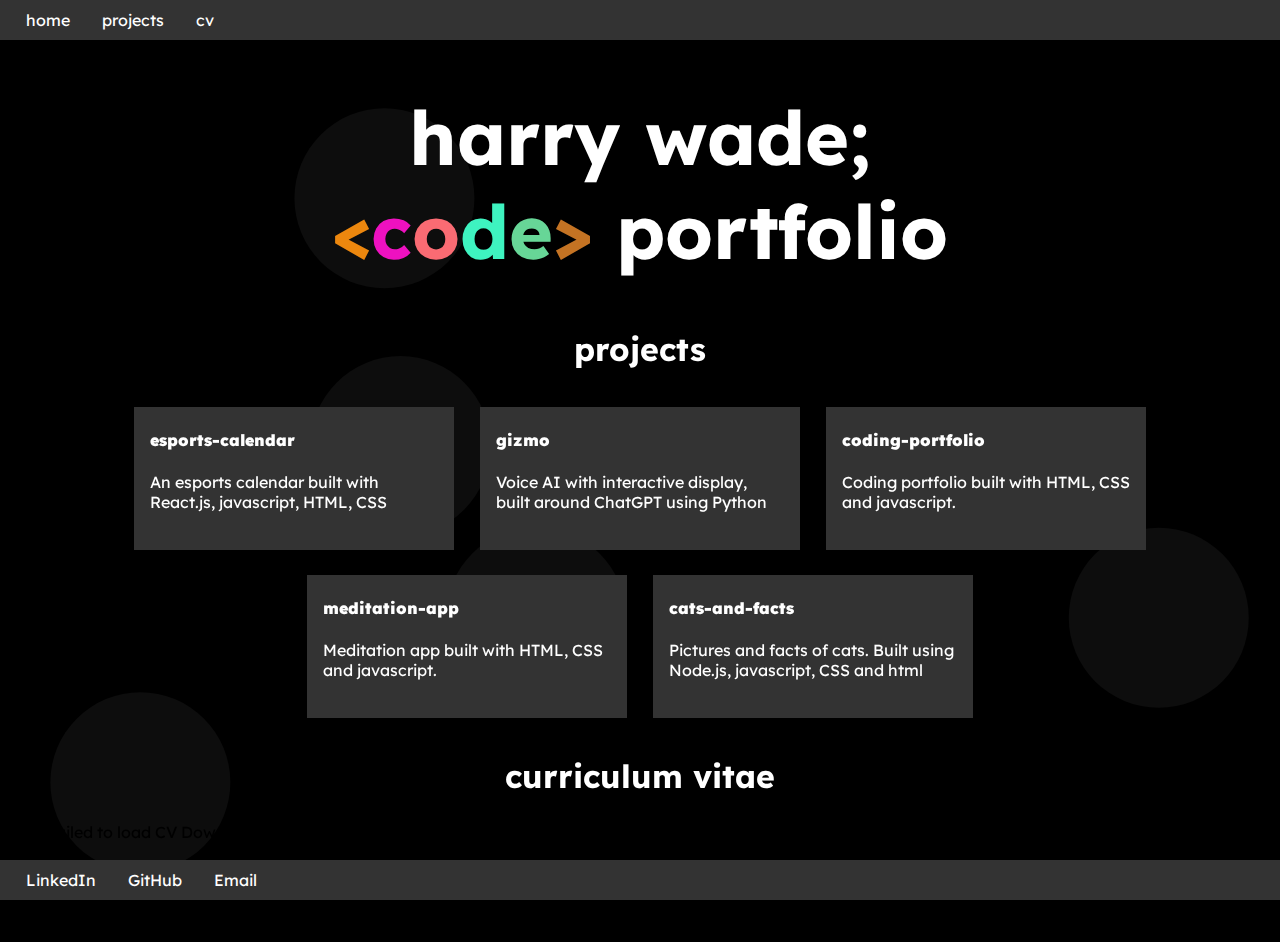
==== index.html @ 0a70dc05 "Update index.html" ====
<!DOCTYPE html>
<html>

<head>
  <meta charset="utf-8" />
  <meta name="viewport" content="width=device-width, initial-scale=1" />
  <title>Harry's Coding Portfolio</title>
  <link rel="preconnect" href="https://fonts.googleapis.com">
  <link rel="preconnect" href="https://fonts.gstatic.com" crossorigin>
  <link href="https://fonts.googleapis.com/css2?family=Lexend+Deca&display=swap" rel="stylesheet">
  <link rel="stylesheet" href="css/style.css" />
  <script src="js/colorchange.js"></script>
  
</head>

<body onload="textColourChange()">

  <!--Navbar-->

  <header>
    <nav>
      <ul>
        <li><a href="index.html">home</a></li>
        <li><a href="#projectsection">projects</a></li>
        <li><a href="#cvsection">cv</a></li>
      </ul>
    </nav>
  </header>

  <!--Heading-->

  <section class="text-center">
    <h1 class="h1">harry wade; </br> <span id="randomcolor"> &lt;code&gt;</span> portfolio</h1>
  </section>

  <!--Projects Cards-->

  <div id="projectsection">
    <h1 class="text-center">projects</h1>  
    <div class="cardsection">

      <div class="card">
        <a href="https://github.com/lolscourge/esports-calendar">
          <div class="container">
            <h4><b>esports-calendar</b></h4>
            <p>An esports calendar built with React.js, javascript, HTML, CSS</p>
          </div>
        </a>
      </div>

      <div class="card">
        <a href="https://github.com/lolscourge/Gizmo">
          <div class="container">
            <h4><b>gizmo</b></h4>
            <p>Voice AI with interactive display, built around ChatGPT using Python</p>
          </div>
        </a>
      </div>

      <div class="card">
        <a href="https://github.com/lolscourge/Gizmo">
          <div class="container">
            <h4><b>coding-portfolio</b></h4>
            <p>Coding portfolio built with HTML, CSS and javascript.</p>
          </div>
        </a>
      </div>

      <div class="card">
        <a href="https://github.com/lolscourge/meditation-app">
          <div class="container">
            <h4><b>meditation-app</b></h4>
            <p>Meditation app built with HTML, CSS and javascript.</p>
          </div>
        </a>
      </div>


      <div class="card">
        <a href="https://catsandfacts.harrydw.com">
          <div class="container">
            <h4><b>cats-and-facts</b></h4>
            <p>Pictures and facts of cats. Built using Node.js, javascript, CSS and html</p>
          </div>
        </a>
      </div>


    </div>
  </div>

  <canvas id="canvas"></canvas>
  <script src="js/animated circles.js"></script>
  <script src="js/colorchange.js"></script>

  <!--CV--> 
  <div id="cvsection">
    <h1 class="text-center">curriculum vitae</h1>
    <div>
      <object title="Download CV" data="https://download.notanothercv.com/embed/64187866db08b8afc47cdec5?theme=dynamic" width="100%">Error: Failed to load CV Download Component</object>
    </div>
  </div>
  
  <!--Page Footer-->
  <footer>
    <ul>
      <li><a href="https://www.linkedin.com/in/harry-w-655134a6/" rel="noopener noreferrer" target="_blank">LinkedIn</a></li>
      <li><a href="https://github.com/lolscourge" rel="noopener noreferrer" target="_blank">GitHub</a></li>
      <li><a href="mailto:harrywade1994@googlemail.com" rel="noopener noreferrer" target="_blank">Email</a></li>
    </ul>
  </footer>

</body>

</html>
---- css/style.css ----
body {
  background-color: #000000;
  padding: 0;
  margin: 0;
  font-family: 'Lexend Deca', sans-serif;
  min-height: 400px;
  margin-bottom: 100px;
  clear: both;
}

ul {
  list-style-type: none;
  margin: 0;
  padding: 10px;
  overflow: hidden;
  background-color: #333;
}

li {
  float: left;
}

li a {
  display: inline;
  color: white;
  text-align: center;
  padding: 14px 16px;
  text-decoration: none;
}

a {
  text-decoration: none;
  color: white;
  padding-right: 10px;
}

li a:hover {
  text-decoration: none;
  color: darkgrey;
  background-color: black;
}

.text-center {
  color: white;
  text-align: center;
  padding-left: 2%;
  padding-right: 2%;
  margin: 2%;
  
  
}
.text-left {
  color: white;
  align-items: left stretch;
  justify-content: left;
  flex-flow: wrap;
  padding-left: 25px;
}

canvas {
  position: fixed;
  top: 0;
  left: 0;
  width: 100vw;
  height: 100vh;
  z-index: -1;  /* Ensures it's behind the main content */
}
.h1 {
  font-size: 75px;
  flex-wrap: wrap;
}

footer {
  position: fixed;
  bottom: 0;
  width: 100%; 
}

.cardsection {
  display: flex;
  align-items: center stretch;
  justify-content: center;
  flex-flow: wrap;
  }

@media only screen and (max-width: 600px){
  .cardsection {
    display: flex;
    flex-direction: column;
    align-items: center;
    justify-content: center;
  }
  .h1 {
    font-size: 50px;
  }
}

.dropshadow {
  box-shadow: 0 4px 8px 0 rgba(0,0,0,0.5);
}

.card {
  transition: transform 0.3s ease;  /* makes the zoom and shadow effects smooth */
  will-change: transform, box-shadow; /* optimization hint for the browser */
  background-color: #333;
  color: white;
  transition: 0.3s;
  width: 25%;
  margin: 1%;
  vertical-align: bottom;
}


.card:hover {
  transform: scale(1.02); /* slightly zoom in */
}

.container {
  padding: 2px 16px;
}

/* CV CSS */

.button {
  background-color: green ;
  color: white;
  border: 2px solid;
  padding: 5px 5px;
  text-align: center;
  text-decoration: none;
  display: inline-block;
  font-size: 16px;
}

.cv {
  margin: auto;
  background-color: #333;
  color: white;
  padding: 20px;
  width: 75%;
  box-shadow: 0 4px 8px 0 rgba(0,0,0,0.2);

  display: flex;
  align-items: stretch baseline;
  justify-content: left;
  flex-flow: wrap;
}

#name {

  width: 48%;
  margin-left: 0.5%;
  vertical-align: bottom;
  text-align: left;
}

#PersonalProfile { 
  width: auto;
  margin: 0.5%;
  vertical-align: bottom;
}

#WorkExperience, #Education { 
  width: 48%;
  margin: 0.5%;
  vertical-align: bottom;
}

#WorkandEducation {  margin: 0;
  display: flex;
  align-items: stretch baseline;
  justify-content: left;
  flex-flow: wrap;}

@media only screen and (max-width: 800px) {

  #Education, #WorkExperience { 
    width: 100%;
    margin: 0.5%;
    vertical-align: bottom;
  }

  #name {

    width: 100%;
    margin-left: 0.5%;
    vertical-align: bottom;
    text-align: left;
  }

  .card {
    transition: transform 0.3s ease, box-shadow 0.3s ease;  /* makes the zoom and shadow effects smooth */
    will-change: transform, box-shadow; /* optimization hint for the browser */
    background-color: #333;
    color: white;
    box-shadow: 0 4px 8px 0 rgba(0,0,0,0.2);
    transition: 0.3s;
    width: 80%;
    margin: 1%;
    border: 1%;
    vertical-align: bottom;
  }  
  
  .card:hover {
    box-shadow: 0 2px 6px 0 #333;
    transform: scale(1.05); /* slightly zoom in */
  }
}

.tile {
  margin: 6%;
  border: 6%;
  background-color: #333;
  color: white;
  align-items: stretch;
  display: block;
  flex-basis: 0;
  flex-grow: 1;
  flex-shrink: 1;
  min-height: min-content;
}

.tile.is-ancestor {
  margin-left: 0.75rem;
  margin-right: 0.75rem;
  margin-top: 0.75rem;
}

.tile.is-ancestor:last-child {
  margin-bottom: 0.75rem;
}

.tile.is-ancestor:not(:last-child) {
  margin-bottom: 0.75rem;
}

.tile.is-child {
  margin: 0 !important;
}

.tile.is-parent {
  padding: 0.75rem;
}

.tile.is-vertical {
  flex-direction: column;
}

.tile.is-vertical > .tile.is-child:not(:last-child) {
  margin-bottom: 1.5rem !important;
}

@media screen and (min-width: 769px), print {
  .tile:not(.is-child) {
    display: flex;
  }
  .tile.is-1 {
    flex: none;
    width: 8.33333%;
  }
  .tile.is-2 {
    flex: none;
    width: 16.66667%;
  }
  .tile.is-3 {
    flex: none;
    width: 25%;
  }
  .tile.is-4 {
    flex: none;
    width: 33.33333%;
  }
  .tile.is-5 {
    flex: none;
    width: 41.66667%;
  }
  .tile.is-6 {
    flex: none;
    width: 50%;
  }
  .tile.is-7 {
    flex: none;
    width: 58.33333%;
  }
  .tile.is-8 {
    flex: none;
    width: 66.66667%;
  }
  .tile.is-9 {
    flex: none;
    width: 75%;
  }
  .tile.is-10 {
    flex: none;
    width: 83.33333%;
  }
  .tile.is-11 {
    flex: none;
    width: 91.66667%;
  }
  .tile.is-12 {
    flex: none;
    width: 100%;
  }
}
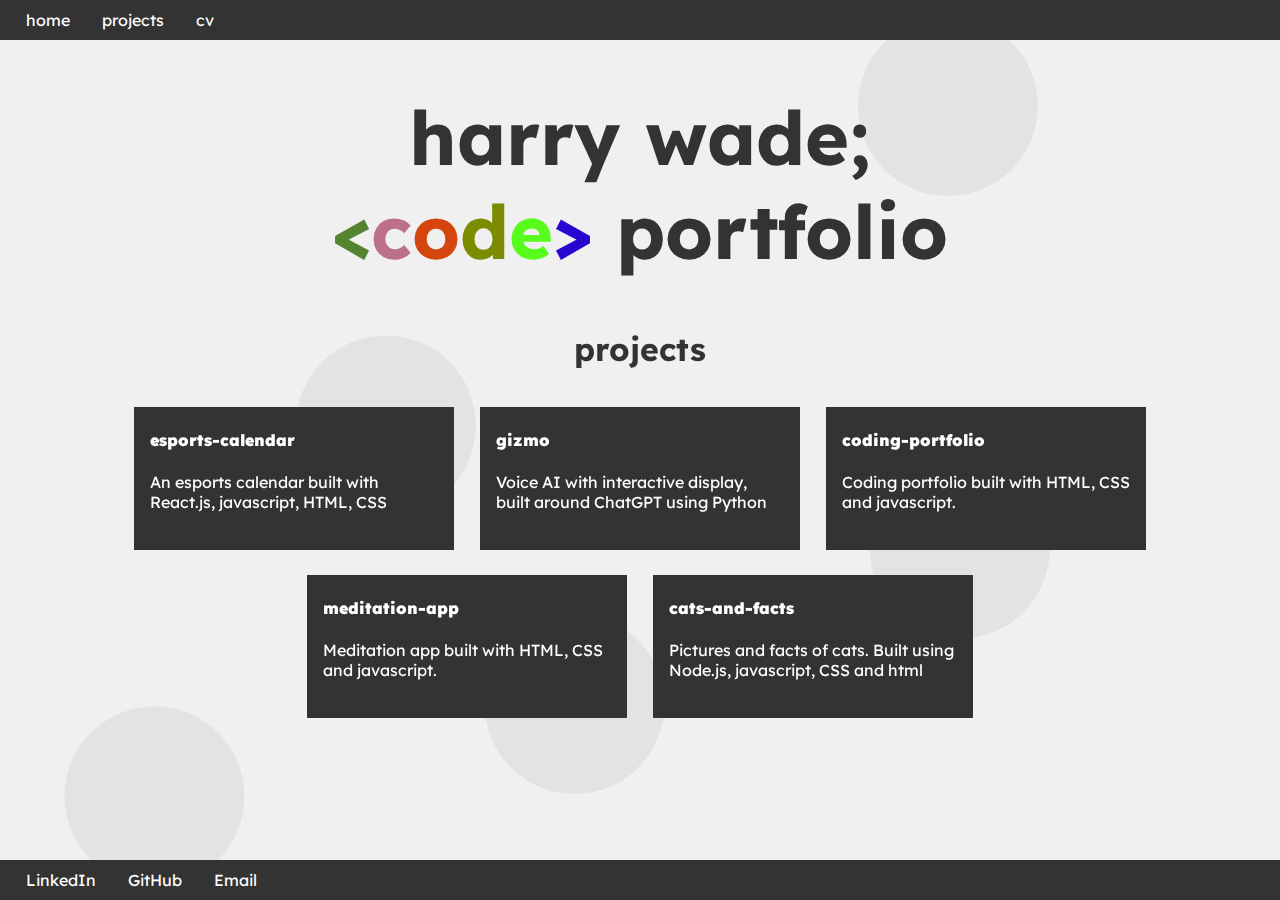
==== commit ad91a16f: "style update" ====
--- a/index.html
+++ b/index.html
@@ -8,12 +8,11 @@
   <link rel="preconnect" href="https://fonts.googleapis.com">
   <link rel="preconnect" href="https://fonts.gstatic.com" crossorigin>
   <link href="https://fonts.googleapis.com/css2?family=Lexend+Deca&display=swap" rel="stylesheet">
-  <link rel="stylesheet" href="css/style.css" />
+  <link rel="stylesheet" href="css/style.css"/>
+  <link rel="stylesheet" href="https://cdnjs.cloudflare.com/ajax/libs/animate.css/4.1.1/animate.min.css"/>
   <script src="js/colorchange.js"></script>
   
 </head>
-
-<body onload="textColourChange()">
 
   <!--Navbar-->
 
@@ -29,7 +28,7 @@
 
   <!--Heading-->
 
-  <section class="text-center">
+  <section class="text-center animate__animated animate__fadeIn">
     <h1 class="h1">harry wade; </br> <span id="randomcolor"> &lt;code&gt;</span> portfolio</h1>
   </section>
 
@@ -91,15 +90,6 @@
 
   <canvas id="canvas"></canvas>
   <script src="js/animated circles.js"></script>
-  <script src="js/colorchange.js"></script>
-
-  <!--CV--> 
-  <div id="cvsection">
-    <h1 class="text-center">curriculum vitae</h1>
-    <div>
-      <object title="Download CV" data="https://download.notanothercv.com/embed/64187866db08b8afc47cdec5?theme=dynamic" width="100%">Error: Failed to load CV Download Component</object>
-    </div>
-  </div>
   
   <!--Page Footer-->
   <footer>
--- a/css/style.css
+++ b/css/style.css
@@ -1,5 +1,5 @@
 body {
-  background-color: #000000;
+  background-color: #f0f0f0;
   padding: 0;
   margin: 0;
   font-family: 'Lexend Deca', sans-serif;
@@ -41,7 +41,7 @@
 }
 
 .text-center {
-  color: white;
+  color: #333;
   text-align: center;
   padding-left: 2%;
   padding-right: 2%;
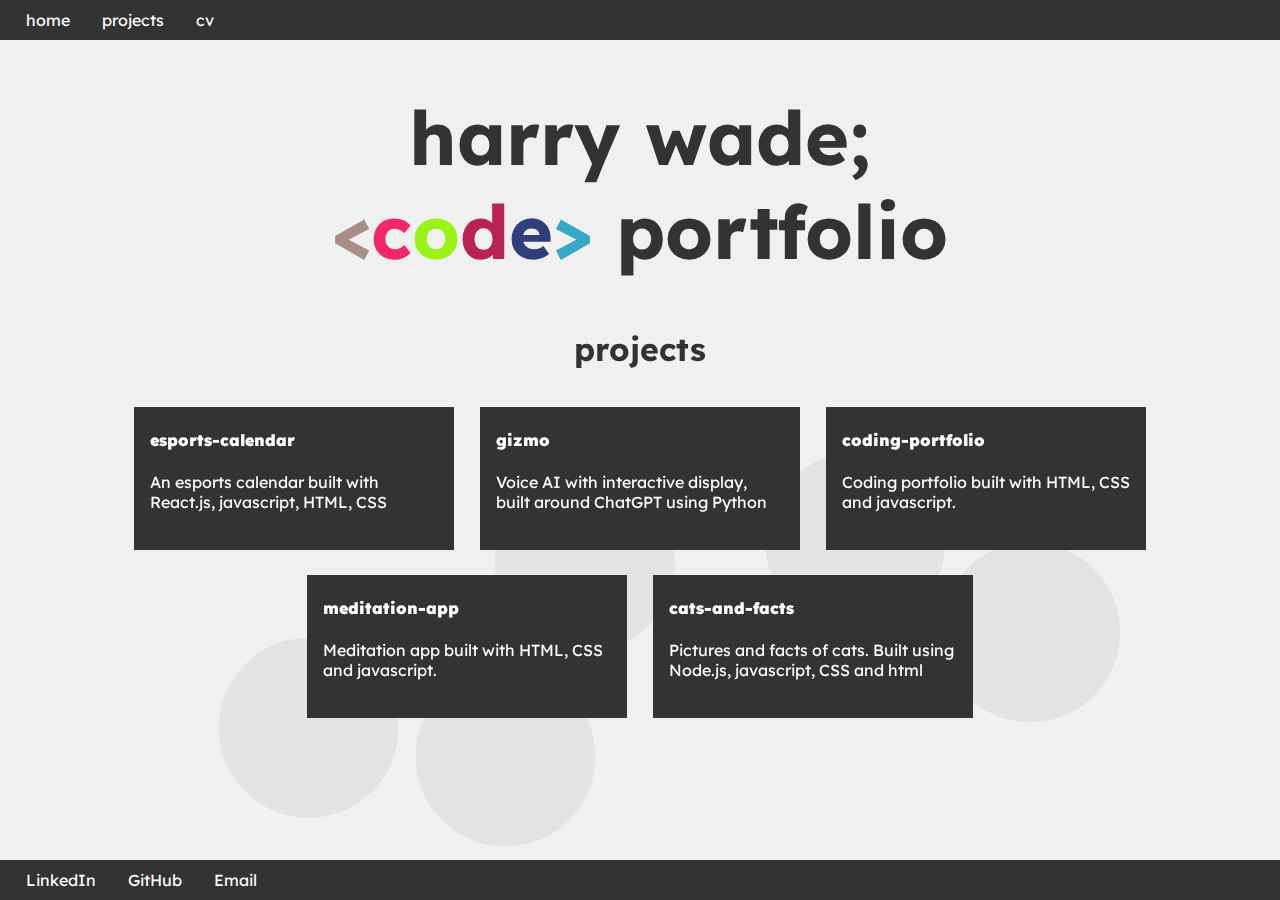
==== commit 688f0d5c: "Update index.html" ====
--- a/index.html
+++ b/index.html
@@ -8,8 +8,8 @@
   <link rel="preconnect" href="https://fonts.googleapis.com">
   <link rel="preconnect" href="https://fonts.gstatic.com" crossorigin>
   <link href="https://fonts.googleapis.com/css2?family=Lexend+Deca&display=swap" rel="stylesheet">
+  <link rel="stylesheet" href="https://cdnjs.cloudflare.com/ajax/libs/animate.css/4.1.1/animate.min.css"/>
   <link rel="stylesheet" href="css/style.css"/>
-  <link rel="stylesheet" href="https://cdnjs.cloudflare.com/ajax/libs/animate.css/4.1.1/animate.min.css"/>
   <script src="js/colorchange.js"></script>
   
 </head>
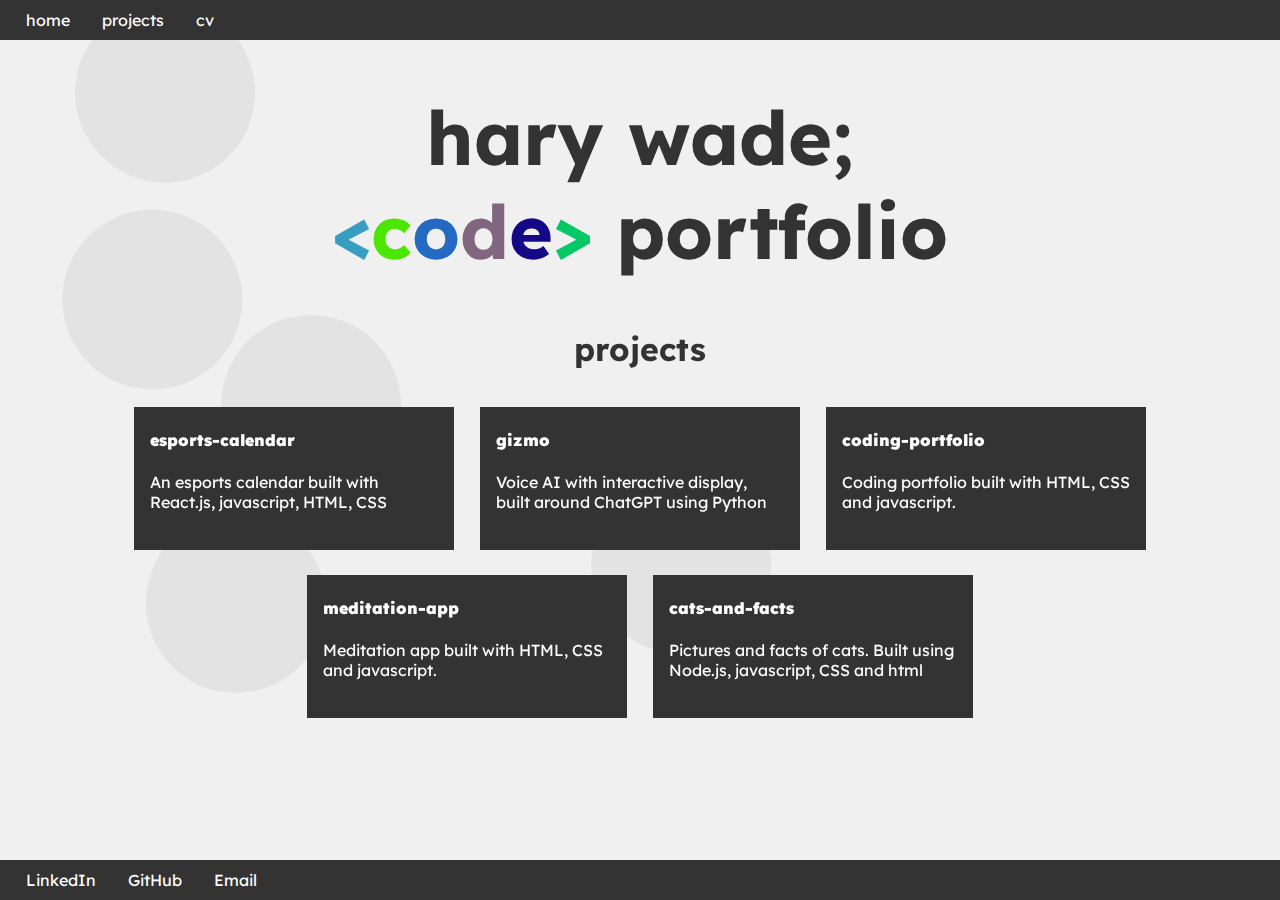
==== commit 2234c3bd: "Update index.html" ====
--- a/index.html
+++ b/index.html
@@ -29,7 +29,7 @@
   <!--Heading-->
 
   <section class="text-center animate__animated animate__fadeIn">
-    <h1 class="h1">harry wade; </br> <span id="randomcolor"> &lt;code&gt;</span> portfolio</h1>
+    <h1 class="h1">hary wade; </br> <span id="randomcolor"> &lt;code&gt;</span> portfolio</h1>
   </section>
 
   <!--Projects Cards-->
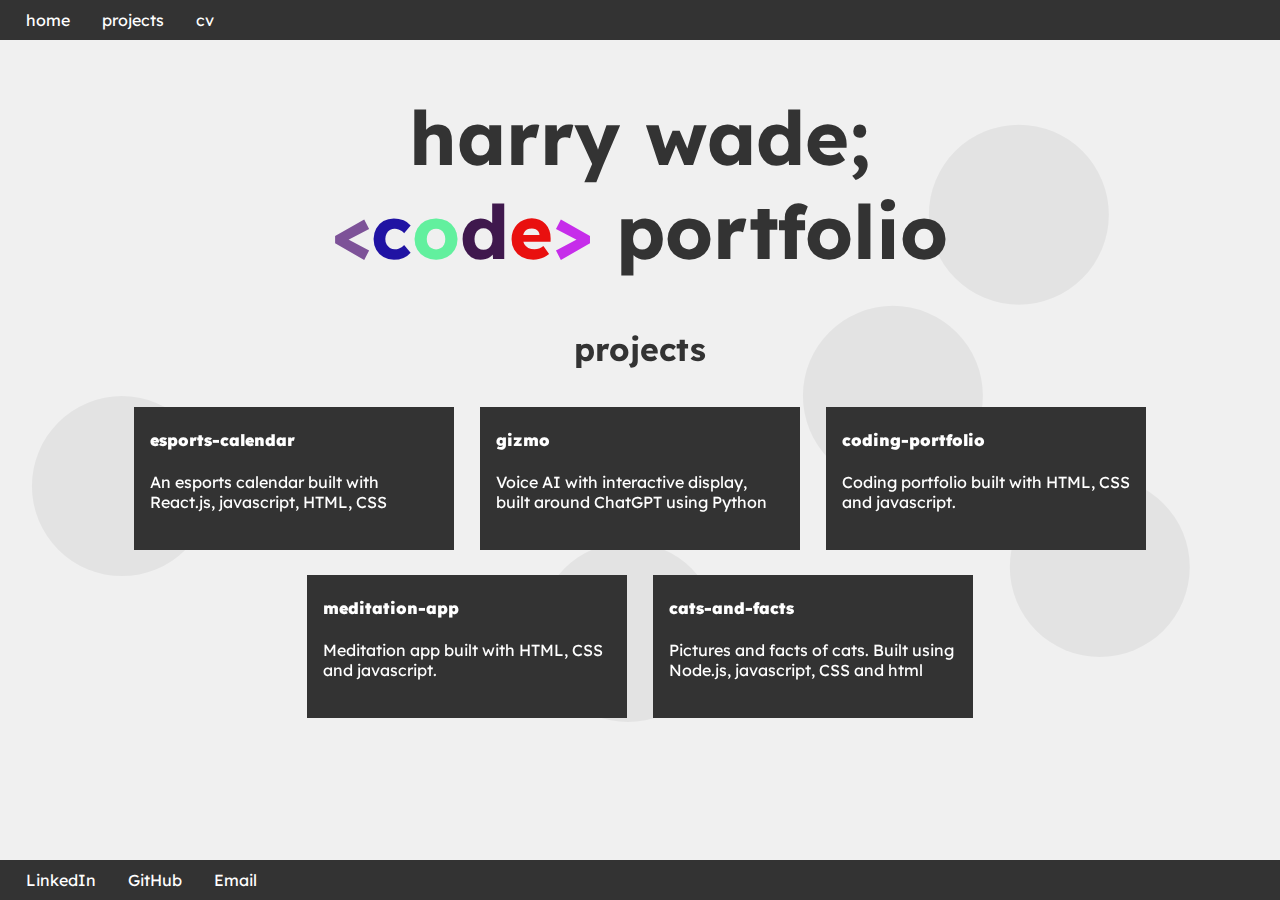
==== commit 5d7d9312: "Update index.html" ====
--- a/index.html
+++ b/index.html
@@ -9,7 +9,7 @@
   <link rel="preconnect" href="https://fonts.gstatic.com" crossorigin>
   <link href="https://fonts.googleapis.com/css2?family=Lexend+Deca&display=swap" rel="stylesheet">
   <link rel="stylesheet" href="https://cdnjs.cloudflare.com/ajax/libs/animate.css/4.1.1/animate.min.css"/>
-  <link rel="stylesheet" href="css/style.css"/>
+  <link rel="stylesheet" href="css/style.css" | prepend: site.baseurl }}?{{site.time | date: '%s%N'}}">
   <script src="js/colorchange.js"></script>
   
 </head>
@@ -29,7 +29,7 @@
   <!--Heading-->
 
   <section class="text-center animate__animated animate__fadeIn">
-    <h1 class="h1">hary wade; </br> <span id="randomcolor"> &lt;code&gt;</span> portfolio</h1>
+    <h1 class="h1">harry wade; </br> <span id="randomcolor"> &lt;code&gt;</span> portfolio</h1>
   </section>
 
   <!--Projects Cards-->
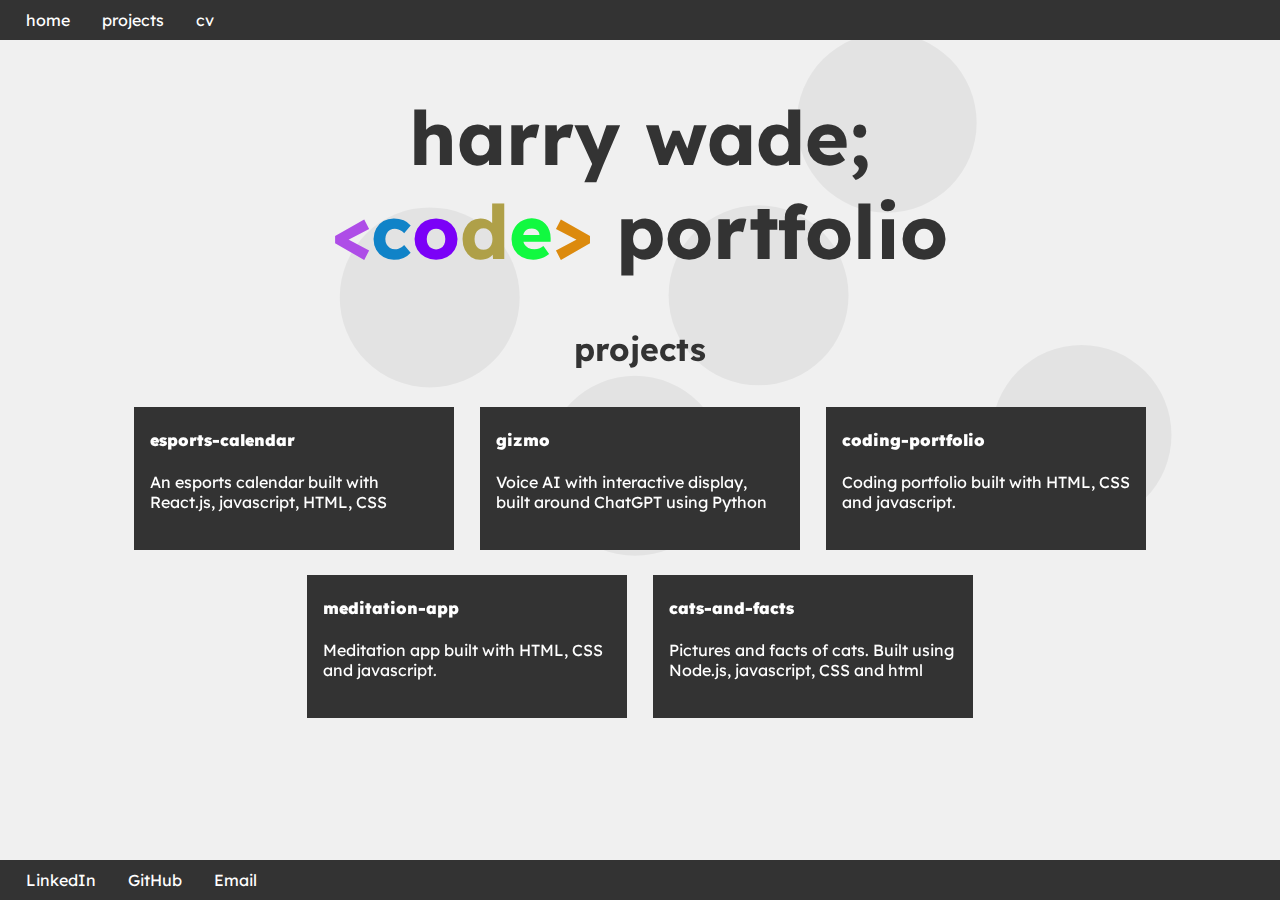
==== commit fd03caef: "rename force css" ====
--- a/index.html
+++ b/index.html
@@ -9,7 +9,7 @@
   <link rel="preconnect" href="https://fonts.gstatic.com" crossorigin>
   <link href="https://fonts.googleapis.com/css2?family=Lexend+Deca&display=swap" rel="stylesheet">
   <link rel="stylesheet" href="https://cdnjs.cloudflare.com/ajax/libs/animate.css/4.1.1/animate.min.css"/>
-  <link rel="stylesheet" href="css/style.css" | prepend: site.baseurl }}?{{site.time | date: '%s%N'}}">
+  <link rel="stylesheet" href="css/stylev2.css">
   <script src="js/colorchange.js"></script>
   
 </head>
--- a/css/stylev2.css
+++ b/css/stylev2.css
@@ -0,0 +1,305 @@
+body {
+  background-color: #f0f0f0;
+  padding: 0;
+  margin: 0;
+  font-family: 'Lexend Deca', sans-serif;
+  min-height: 400px;
+  margin-bottom: 100px;
+  clear: both;
+}
+
+ul {
+  list-style-type: none;
+  margin: 0;
+  padding: 10px;
+  overflow: hidden;
+  background-color: #333;
+}
+
+li {
+  float: left;
+}
+
+li a {
+  display: inline;
+  color: white;
+  text-align: center;
+  padding: 14px 16px;
+  text-decoration: none;
+}
+
+a {
+  text-decoration: none;
+  color: white;
+  padding-right: 10px;
+}
+
+li a:hover {
+  text-decoration: none;
+  color: darkgrey;
+  background-color: black;
+}
+
+.text-center {
+  color: #333;
+  text-align: center;
+  padding-left: 2%;
+  padding-right: 2%;
+  margin: 2%;
+  
+  
+}
+.text-left {
+  color: white;
+  align-items: left stretch;
+  justify-content: left;
+  flex-flow: wrap;
+  padding-left: 25px;
+}
+
+canvas {
+  position: fixed;
+  top: 0;
+  left: 0;
+  width: 100vw;
+  height: 100vh;
+  z-index: -1;  /* Ensures it's behind the main content */
+}
+.h1 {
+  font-size: 75px;
+  flex-wrap: wrap;
+}
+
+footer {
+  position: fixed;
+  bottom: 0;
+  width: 100%; 
+}
+
+.cardsection {
+  display: flex;
+  align-items: center stretch;
+  justify-content: center;
+  flex-flow: wrap;
+  }
+
+@media only screen and (max-width: 600px){
+  .cardsection {
+    display: flex;
+    flex-direction: column;
+    align-items: center;
+    justify-content: center;
+  }
+  .h1 {
+    font-size: 50px;
+  }
+}
+
+.dropshadow {
+  box-shadow: 0 4px 8px 0 rgba(0,0,0,0.5);
+}
+
+.card {
+  transition: transform 0.3s ease;  /* makes the zoom and shadow effects smooth */
+  will-change: transform, box-shadow; /* optimization hint for the browser */
+  background-color: #333;
+  color: white;
+  transition: 0.3s;
+  width: 25%;
+  margin: 1%;
+  vertical-align: bottom;
+}
+
+
+.card:hover {
+  transform: scale(1.02); /* slightly zoom in */
+}
+
+.container {
+  padding: 2px 16px;
+}
+
+/* CV CSS */
+
+.button {
+  background-color: green ;
+  color: white;
+  border: 2px solid;
+  padding: 5px 5px;
+  text-align: center;
+  text-decoration: none;
+  display: inline-block;
+  font-size: 16px;
+}
+
+.cv {
+  margin: auto;
+  background-color: #333;
+  color: white;
+  padding: 20px;
+  width: 75%;
+  box-shadow: 0 4px 8px 0 rgba(0,0,0,0.2);
+
+  display: flex;
+  align-items: stretch baseline;
+  justify-content: left;
+  flex-flow: wrap;
+}
+
+#name {
+
+  width: 48%;
+  margin-left: 0.5%;
+  vertical-align: bottom;
+  text-align: left;
+}
+
+#PersonalProfile { 
+  width: auto;
+  margin: 0.5%;
+  vertical-align: bottom;
+}
+
+#WorkExperience, #Education { 
+  width: 48%;
+  margin: 0.5%;
+  vertical-align: bottom;
+}
+
+#WorkandEducation {  margin: 0;
+  display: flex;
+  align-items: stretch baseline;
+  justify-content: left;
+  flex-flow: wrap;}
+
+@media only screen and (max-width: 800px) {
+
+  #Education, #WorkExperience { 
+    width: 100%;
+    margin: 0.5%;
+    vertical-align: bottom;
+  }
+
+  #name {
+
+    width: 100%;
+    margin-left: 0.5%;
+    vertical-align: bottom;
+    text-align: left;
+  }
+
+  .card {
+    transition: transform 0.3s ease, box-shadow 0.3s ease;  /* makes the zoom and shadow effects smooth */
+    will-change: transform, box-shadow; /* optimization hint for the browser */
+    background-color: #333;
+    color: white;
+    box-shadow: 0 4px 8px 0 rgba(0,0,0,0.2);
+    transition: 0.3s;
+    width: 80%;
+    margin: 1%;
+    border: 1%;
+    vertical-align: bottom;
+  }  
+  
+  .card:hover {
+    box-shadow: 0 2px 6px 0 #333;
+    transform: scale(1.05); /* slightly zoom in */
+  }
+}
+
+.tile {
+  margin: 6%;
+  border: 6%;
+  background-color: #333;
+  color: white;
+  align-items: stretch;
+  display: block;
+  flex-basis: 0;
+  flex-grow: 1;
+  flex-shrink: 1;
+  min-height: min-content;
+}
+
+.tile.is-ancestor {
+  margin-left: 0.75rem;
+  margin-right: 0.75rem;
+  margin-top: 0.75rem;
+}
+
+.tile.is-ancestor:last-child {
+  margin-bottom: 0.75rem;
+}
+
+.tile.is-ancestor:not(:last-child) {
+  margin-bottom: 0.75rem;
+}
+
+.tile.is-child {
+  margin: 0 !important;
+}
+
+.tile.is-parent {
+  padding: 0.75rem;
+}
+
+.tile.is-vertical {
+  flex-direction: column;
+}
+
+.tile.is-vertical > .tile.is-child:not(:last-child) {
+  margin-bottom: 1.5rem !important;
+}
+
+@media screen and (min-width: 769px), print {
+  .tile:not(.is-child) {
+    display: flex;
+  }
+  .tile.is-1 {
+    flex: none;
+    width: 8.33333%;
+  }
+  .tile.is-2 {
+    flex: none;
+    width: 16.66667%;
+  }
+  .tile.is-3 {
+    flex: none;
+    width: 25%;
+  }
+  .tile.is-4 {
+    flex: none;
+    width: 33.33333%;
+  }
+  .tile.is-5 {
+    flex: none;
+    width: 41.66667%;
+  }
+  .tile.is-6 {
+    flex: none;
+    width: 50%;
+  }
+  .tile.is-7 {
+    flex: none;
+    width: 58.33333%;
+  }
+  .tile.is-8 {
+    flex: none;
+    width: 66.66667%;
+  }
+  .tile.is-9 {
+    flex: none;
+    width: 75%;
+  }
+  .tile.is-10 {
+    flex: none;
+    width: 83.33333%;
+  }
+  .tile.is-11 {
+    flex: none;
+    width: 91.66667%;
+  }
+  .tile.is-12 {
+    flex: none;
+    width: 100%;
+  }
+}
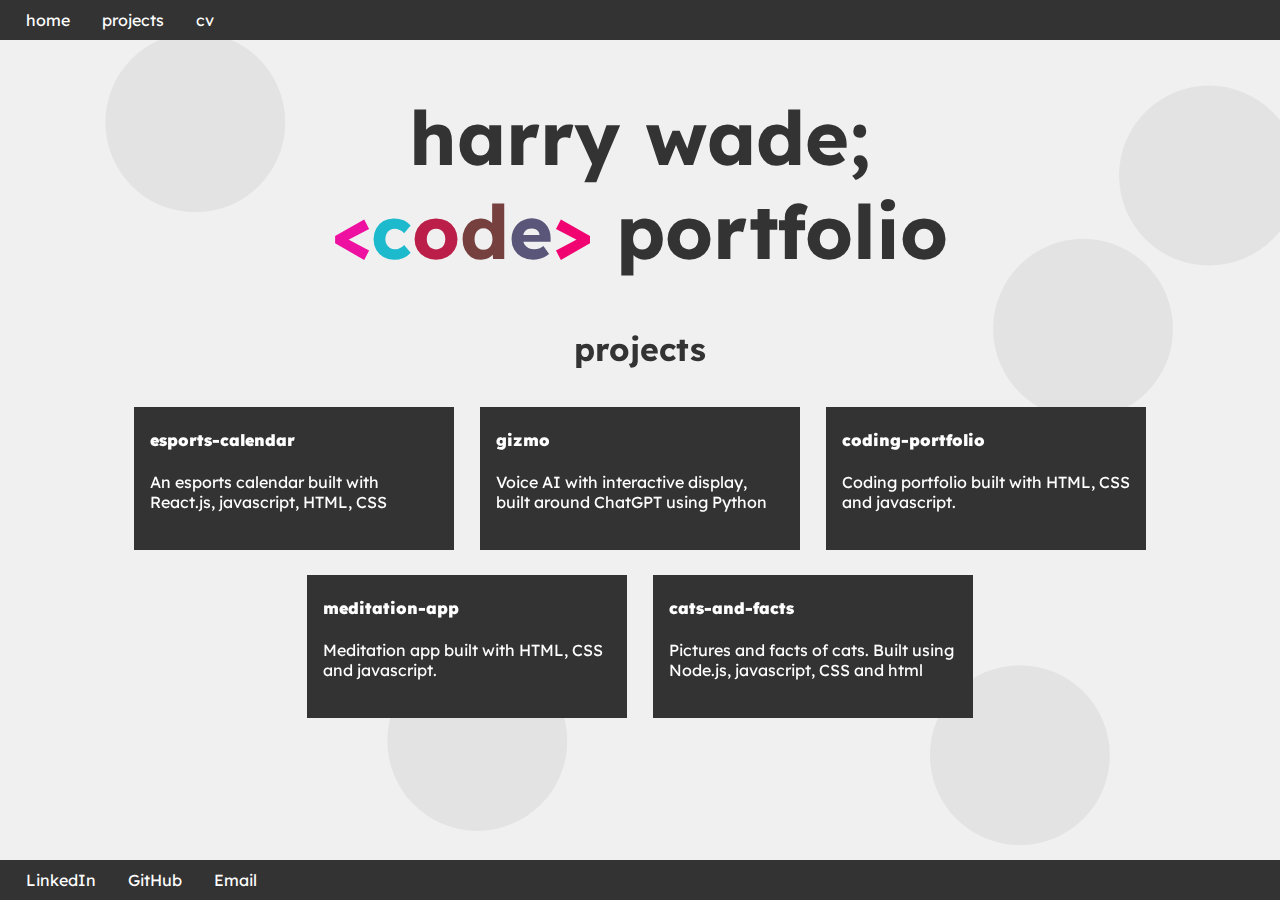
==== commit 8ca2a751: "Update index.html" ====
--- a/index.html
+++ b/index.html
@@ -10,7 +10,6 @@
   <link href="https://fonts.googleapis.com/css2?family=Lexend+Deca&display=swap" rel="stylesheet">
   <link rel="stylesheet" href="https://cdnjs.cloudflare.com/ajax/libs/animate.css/4.1.1/animate.min.css"/>
   <link rel="stylesheet" href="css/stylev2.css">
-  <script src="js/colorchange.js"></script>
   
 </head>
 
@@ -89,6 +88,7 @@
   </div>
 
   <canvas id="canvas"></canvas>
+  <script src="js/colorchange.js"></script>
   <script src="js/animated circles.js"></script>
   
   <!--Page Footer-->
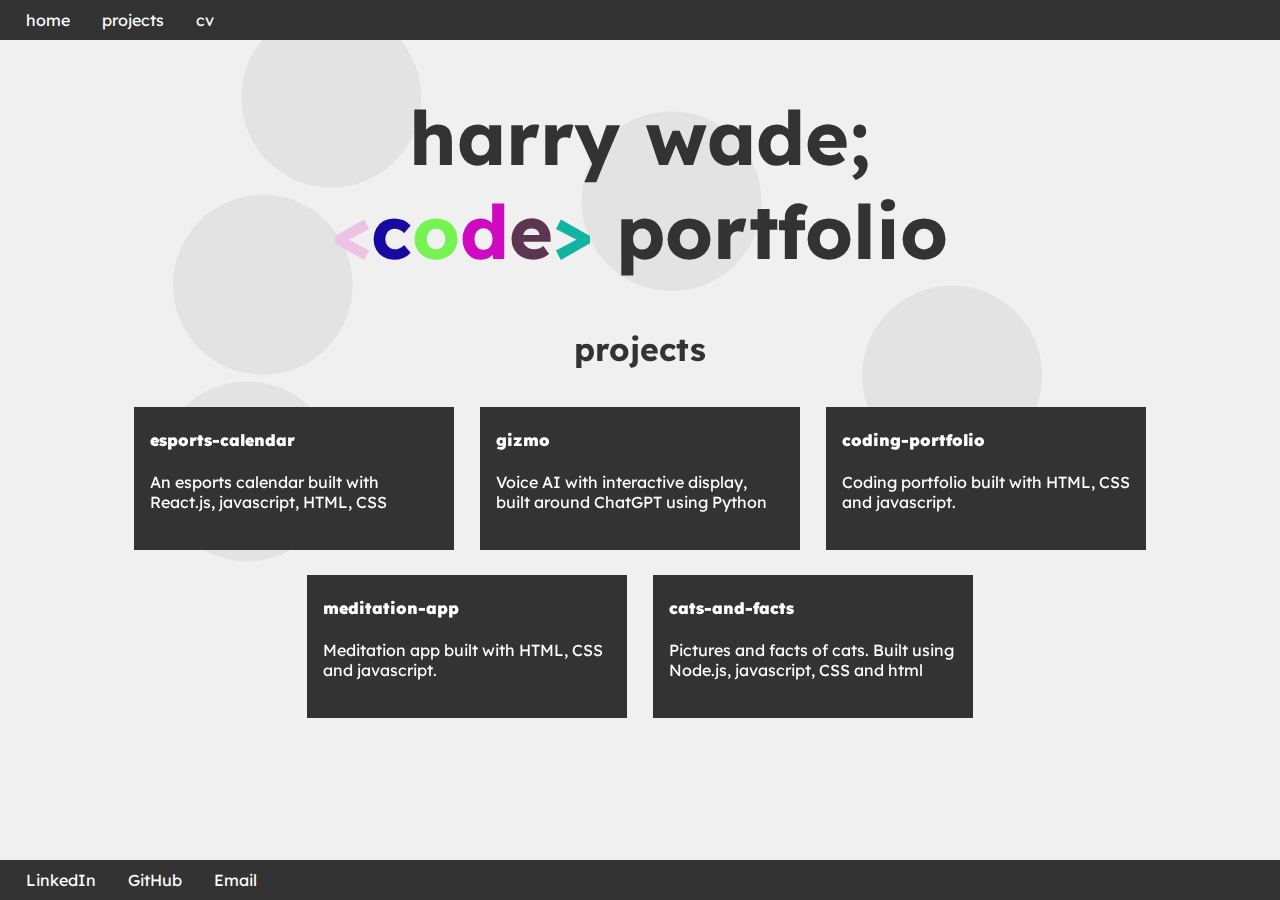
==== commit ecd3ed2f: "v2js" ====
--- a/index.html
+++ b/index.html
@@ -88,8 +88,8 @@
   </div>
 
   <canvas id="canvas"></canvas>
-  <script src="js/colorchange.js"></script>
-  <script src="js/animated circles.js"></script>
+  <script src="js/colorchangev2.js"></script>
+  <script src="js/animated circlesv2.js"></script>
   
   <!--Page Footer-->
   <footer>
